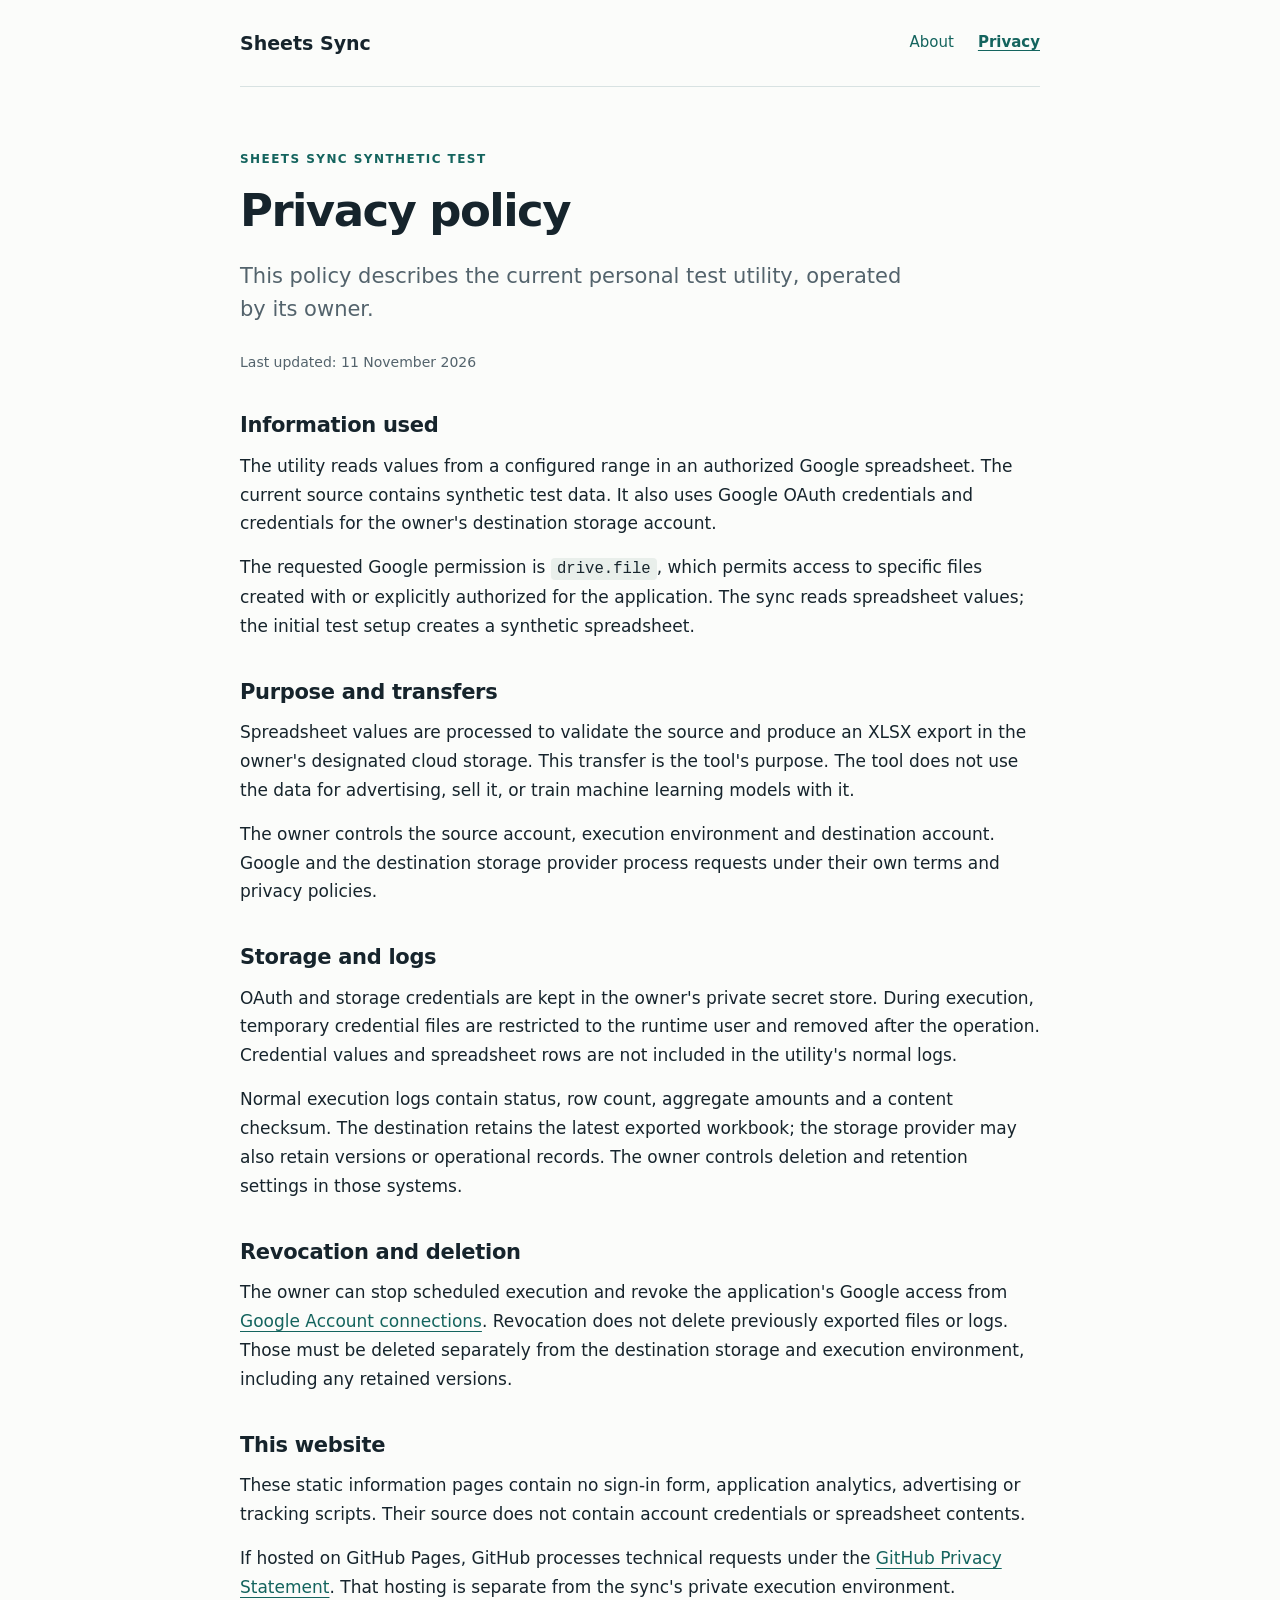
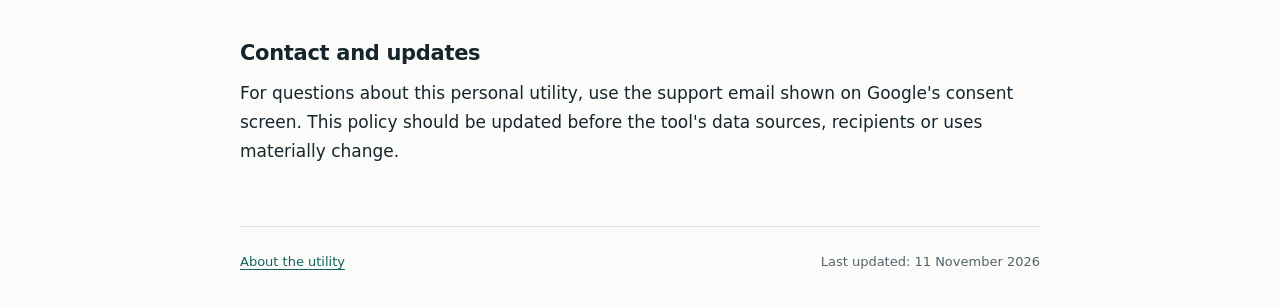
==== privacy.html @ e842ac77 "Add static information and privacy pages Personal utility information only. No runtime implementatio" ====
<!doctype html>
<html lang="en">
<head>
  <meta charset="utf-8">
  <meta name="viewport" content="width=device-width, initial-scale=1">
  <meta name="robots" content="noindex, nofollow">
  <meta name="description" content="Data practices for the Sheets Sync Synthetic Test personal utility.">
  <title>Privacy · Sheets Sync Synthetic Test</title>
  <link rel="stylesheet" href="styles.css">
</head>
<body>
  <header class="site-header"><a class="wordmark" href="index.html">Sheets Sync</a><nav aria-label="Main navigation"><a href="index.html">About</a><a aria-current="page" href="privacy.html">Privacy</a></nav></header>
  <main>
    <p class="eyebrow">Sheets Sync Synthetic Test</p>
    <h1>Privacy policy</h1>
    <p class="lead">This policy describes the current personal test utility, operated by its owner.</p>
    <p class="date">Last updated: 11 November 2026</p>
    <section aria-labelledby="information"><h2 id="information">Information used</h2><p>The utility reads values from a configured range in an authorized Google spreadsheet. The current source contains synthetic test data. It also uses Google OAuth credentials and credentials for the owner's destination storage account.</p><p>The requested Google permission is <code>drive.file</code>, which permits access to specific files created with or explicitly authorized for the application. The sync reads spreadsheet values; the initial test setup creates a synthetic spreadsheet.</p></section>
    <section aria-labelledby="use"><h2 id="use">Purpose and transfers</h2><p>Spreadsheet values are processed to validate the source and produce an XLSX export in the owner's designated cloud storage. This transfer is the tool's purpose. The tool does not use the data for advertising, sell it, or train machine learning models with it.</p><p>The owner controls the source account, execution environment and destination account. Google and the destination storage provider process requests under their own terms and privacy policies.</p></section>
    <section aria-labelledby="storage"><h2 id="storage">Storage and logs</h2><p>OAuth and storage credentials are kept in the owner's private secret store. During execution, temporary credential files are restricted to the runtime user and removed after the operation. Credential values and spreadsheet rows are not included in the utility's normal logs.</p><p>Normal execution logs contain status, row count, aggregate amounts and a content checksum. The destination retains the latest exported workbook; the storage provider may also retain versions or operational records. The owner controls deletion and retention settings in those systems.</p></section>
    <section aria-labelledby="control"><h2 id="control">Revocation and deletion</h2><p>The owner can stop scheduled execution and revoke the application's Google access from <a href="https://myaccount.google.com/connections">Google Account connections</a>. Revocation does not delete previously exported files or logs. Those must be deleted separately from the destination storage and execution environment, including any retained versions.</p></section>
    <section aria-labelledby="website"><h2 id="website">This website</h2><p>These static information pages contain no sign-in form, application analytics, advertising or tracking scripts. Their source does not contain account credentials or spreadsheet contents.</p><p>If hosted on GitHub Pages, GitHub processes technical requests under the <a href="https://docs.github.com/en/site-policy/privacy-policies/github-privacy-statement">GitHub Privacy Statement</a>. That hosting is separate from the sync's private execution environment.</p></section>
    <section aria-labelledby="contact"><h2 id="contact">Contact and updates</h2><p>For questions about this personal utility, use the support email shown on Google's consent screen. This policy should be updated before the tool's data sources, recipients or uses materially change.</p></section>
  </main>
  <footer><a href="index.html">About the utility</a><span>Last updated: 11 November 2026</span></footer>
</body>
</html>
---- styles.css ----
:root{color-scheme:light;--ink:#16242c;--muted:#53636c;--line:#d8e2e2;--accent:#14645e;--paper:#fbfcfa}
*{box-sizing:border-box}body{margin:0;background:var(--paper);color:var(--ink);font:17px/1.7 system-ui,-apple-system,BlinkMacSystemFont,"Segoe UI",sans-serif}a{color:var(--accent);text-underline-offset:.22em}a:hover{text-decoration-thickness:2px}a:focus-visible{outline:3px solid #dc9a33;outline-offset:5px}.site-header,main,footer{width:min(800px,calc(100% - 48px));margin-inline:auto}.site-header{display:flex;align-items:center;justify-content:space-between;gap:24px;padding:27px 0;border-bottom:1px solid var(--line)}.wordmark{font-size:19px;font-weight:750;text-decoration:none;color:var(--ink)}nav{display:flex;gap:24px}nav a{text-decoration:none;font-size:15px}nav [aria-current=page]{font-weight:700;text-decoration:underline}main{padding:62px 0 45px}.eyebrow{margin:0 0 15px;color:var(--accent);font-weight:700;font-size:12px;letter-spacing:.12em;text-transform:uppercase}h1{font-size:clamp(32px,5vw,45px);line-height:1.15;letter-spacing:-.035em;max-width:690px;margin:0 0 24px}.lead{font-size:21px;line-height:1.55;max-width:680px;color:var(--muted);margin:0 0 25px}section{margin-top:38px}h2{font-size:21px;line-height:1.3;letter-spacing:-.015em;margin:0 0 12px}p{margin:0 0 15px}code{background:#e9efeb;border-radius:4px;padding:2px 6px;font-size:.92em}.date{font-size:14px;color:var(--muted)}footer{display:flex;justify-content:space-between;gap:20px;border-top:1px solid var(--line);padding:24px 0 35px;font-size:13px;color:var(--muted)}@media(max-width:520px){.site-header,main,footer{width:calc(100% - 36px)}main{padding-top:40px}footer{flex-direction:column;gap:7px}.lead{font-size:19px}section{margin-top:30px}}
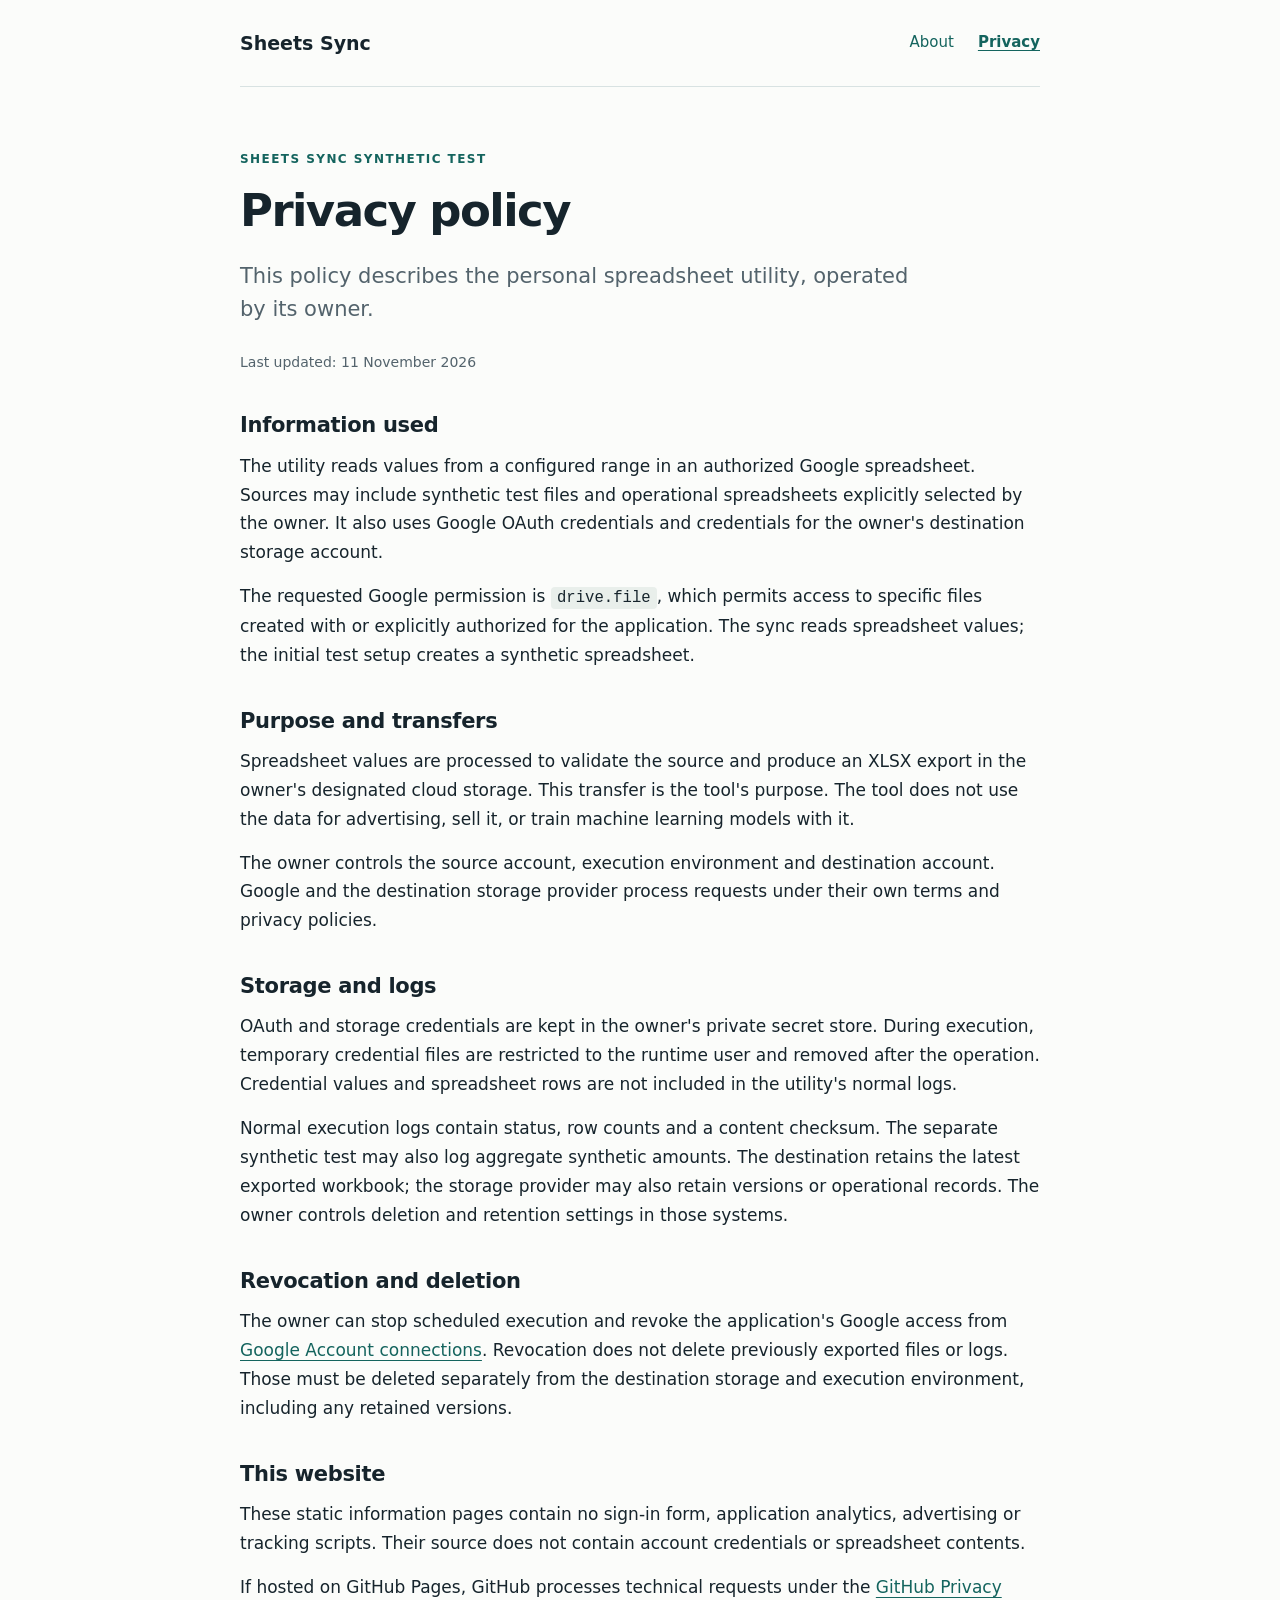
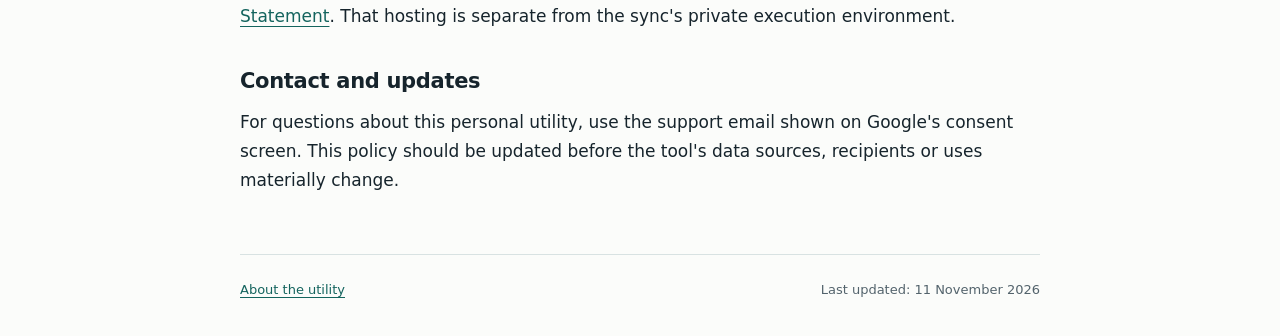
==== commit 46fbdb25: "Clarify owner-authorized spreadsheet sources Update generic information and privacy wording for expl" ====
--- a/privacy.html
+++ b/privacy.html
@@ -13,11 +13,11 @@
   <main>
     <p class="eyebrow">Sheets Sync Synthetic Test</p>
     <h1>Privacy policy</h1>
-    <p class="lead">This policy describes the current personal test utility, operated by its owner.</p>
+    <p class="lead">This policy describes the personal spreadsheet utility, operated by its owner.</p>
     <p class="date">Last updated: 11 November 2026</p>
-    <section aria-labelledby="information"><h2 id="information">Information used</h2><p>The utility reads values from a configured range in an authorized Google spreadsheet. The current source contains synthetic test data. It also uses Google OAuth credentials and credentials for the owner's destination storage account.</p><p>The requested Google permission is <code>drive.file</code>, which permits access to specific files created with or explicitly authorized for the application. The sync reads spreadsheet values; the initial test setup creates a synthetic spreadsheet.</p></section>
+    <section aria-labelledby="information"><h2 id="information">Information used</h2><p>The utility reads values from a configured range in an authorized Google spreadsheet. Sources may include synthetic test files and operational spreadsheets explicitly selected by the owner. It also uses Google OAuth credentials and credentials for the owner's destination storage account.</p><p>The requested Google permission is <code>drive.file</code>, which permits access to specific files created with or explicitly authorized for the application. The sync reads spreadsheet values; the initial test setup creates a synthetic spreadsheet.</p></section>
     <section aria-labelledby="use"><h2 id="use">Purpose and transfers</h2><p>Spreadsheet values are processed to validate the source and produce an XLSX export in the owner's designated cloud storage. This transfer is the tool's purpose. The tool does not use the data for advertising, sell it, or train machine learning models with it.</p><p>The owner controls the source account, execution environment and destination account. Google and the destination storage provider process requests under their own terms and privacy policies.</p></section>
-    <section aria-labelledby="storage"><h2 id="storage">Storage and logs</h2><p>OAuth and storage credentials are kept in the owner's private secret store. During execution, temporary credential files are restricted to the runtime user and removed after the operation. Credential values and spreadsheet rows are not included in the utility's normal logs.</p><p>Normal execution logs contain status, row count, aggregate amounts and a content checksum. The destination retains the latest exported workbook; the storage provider may also retain versions or operational records. The owner controls deletion and retention settings in those systems.</p></section>
+    <section aria-labelledby="storage"><h2 id="storage">Storage and logs</h2><p>OAuth and storage credentials are kept in the owner's private secret store. During execution, temporary credential files are restricted to the runtime user and removed after the operation. Credential values and spreadsheet rows are not included in the utility's normal logs.</p><p>Normal execution logs contain status, row counts and a content checksum. The separate synthetic test may also log aggregate synthetic amounts. The destination retains the latest exported workbook; the storage provider may also retain versions or operational records. The owner controls deletion and retention settings in those systems.</p></section>
     <section aria-labelledby="control"><h2 id="control">Revocation and deletion</h2><p>The owner can stop scheduled execution and revoke the application's Google access from <a href="https://myaccount.google.com/connections">Google Account connections</a>. Revocation does not delete previously exported files or logs. Those must be deleted separately from the destination storage and execution environment, including any retained versions.</p></section>
     <section aria-labelledby="website"><h2 id="website">This website</h2><p>These static information pages contain no sign-in form, application analytics, advertising or tracking scripts. Their source does not contain account credentials or spreadsheet contents.</p><p>If hosted on GitHub Pages, GitHub processes technical requests under the <a href="https://docs.github.com/en/site-policy/privacy-policies/github-privacy-statement">GitHub Privacy Statement</a>. That hosting is separate from the sync's private execution environment.</p></section>
     <section aria-labelledby="contact"><h2 id="contact">Contact and updates</h2><p>For questions about this personal utility, use the support email shown on Google's consent screen. This policy should be updated before the tool's data sources, recipients or uses materially change.</p></section>
